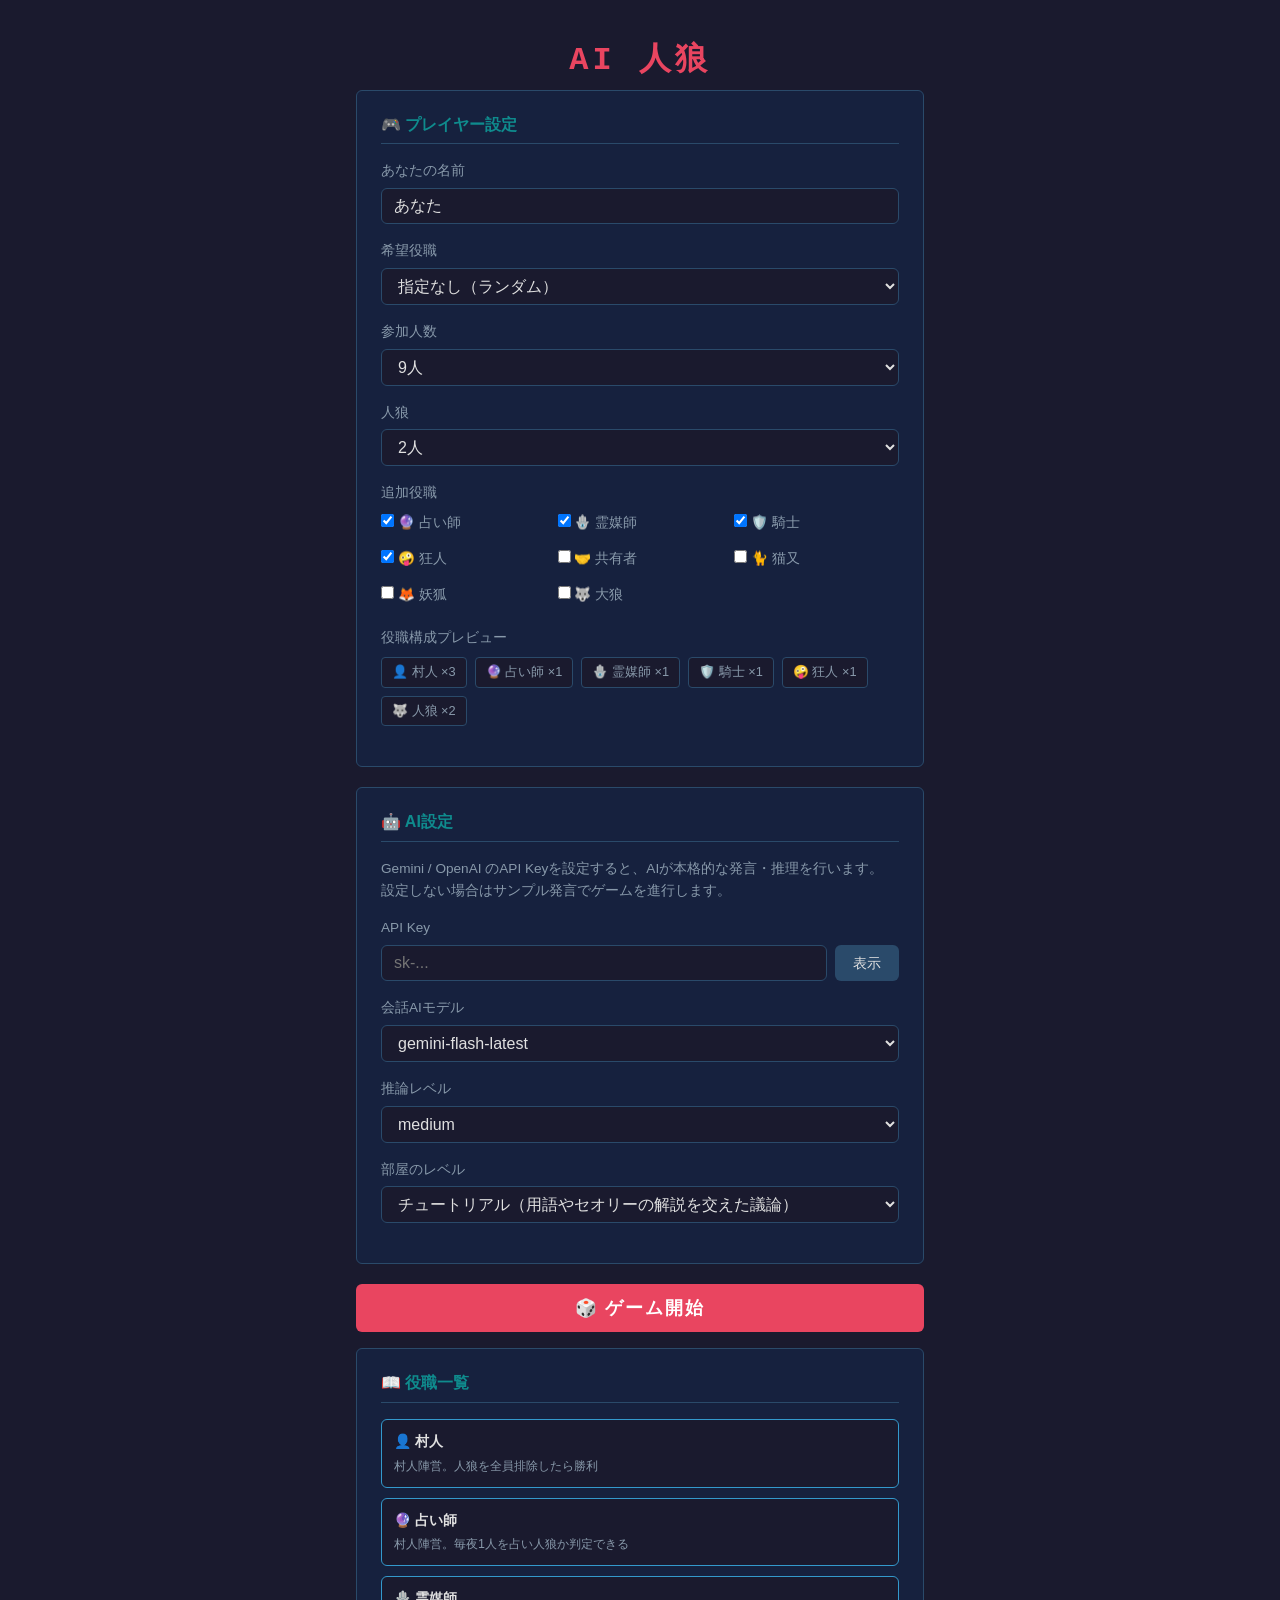
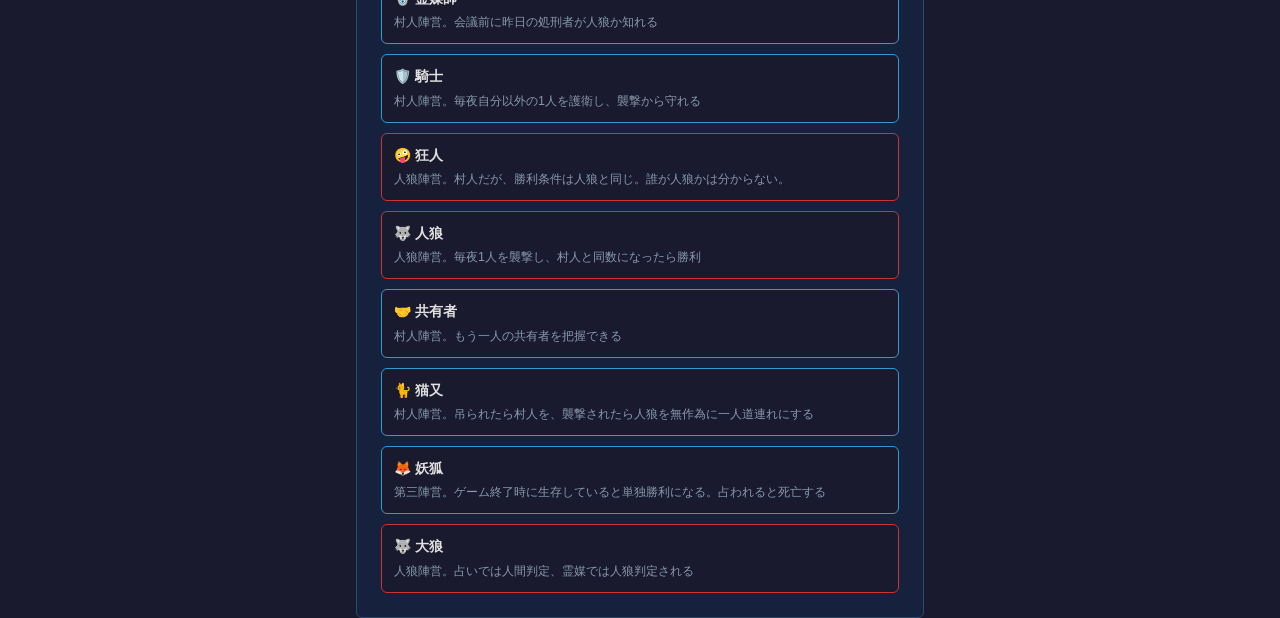
==== game.html @ 3031652d "feat: 16px font for inputs, rows=1 chat, mobile role emoji overlay on portrait Agent-Logs-Url: https" ====
<!DOCTYPE html>
<html lang="ja">
<head>
  <meta charset="UTF-8" />
  <meta name="viewport" content="width=device-width, initial-scale=1.0" />
  <title>AI人狼 – ゲーム</title>
  <link rel="stylesheet" href="css/style.css" />
</head>
<body>

  <div class="game-layout">

    <!-- ゲーム情報バー -->
    <div class="game-header">
      <span id="phase-label" class="game-header__phase">準備中…</span>
      <span id="day-label" class="game-header__day"></span>
    </div>

    <!-- BBS エリア -->
    <div class="bbs-area">
      <div class="bbs-scroll-day-controls">
        <button type="button" id="bbs-day-scroll-up-btn" class="btn btn--secondary btn--sm" aria-label="1日前へ">▲</button>
        <button type="button" id="bbs-day-scroll-down-btn" class="btn btn--secondary btn--sm" aria-label="1日後へ">▼</button>
      </div>
      <div id="bbs-container"></div>
      <button type="button" id="bbs-scroll-bottom-btn" class="btn btn--secondary bbs-scroll-bottom-btn hidden" aria-label="最新投稿へ">⬇️</button>
    </div>

    <!-- 常時表示チャット入力エリア -->
    <div class="chat-bar">
      <div id="watch-bar" class="watch-bar"></div>
      <form id="chat-form" class="chat-form">
        <div class="chat-form__top">
          <span id="role-label" class="chat-role-label"></span>
          <select id="co-role-select" class="form-control co-role-select">
            <option value="">CO</option>
            <option value="villager">👤 村人</option>
            <option value="seer">🔮 占い師</option>
            <option value="medium">🪬 霊媒師</option>
            <option value="hunter">🛡️ 騎士</option>
            <option value="madman">🤪 狂人</option>
            <option value="werewolf">🐺 人狼</option>
            <option value="shared">🤝 共有者</option>
            <option value="cat">🐈 猫又</option>
            <option value="fox">🦊 妖狐</option>
            <option value="white_wolf">🐺 大狼</option>
          </select>
          <button type="button" id="logic-ai-btn" class="btn btn--secondary btn--sm">🤖 AI</button>
          <button type="button" id="bookmark-filter-btn" class="btn btn--secondary btn--sm">🔖</button>
          <span id="chat-top-actions"></span>
        </div>
        <div class="chat-form__bottom">
          <button type="button" id="whisper-mode-btn" class="btn btn--primary" style="display:none;">🤫</button>
          <textarea id="chat-input" class="chat-input" placeholder="発言を入力（Ctrl + Enterで投稿）" rows="1" maxlength="300"></textarea>
          <button type="submit" id="chat-submit" class="btn btn--primary">🗣️</button>
        </div>
      </form>
    </div>

    <!-- サイドバー：プレイヤー一覧 -->
    <aside class="sidebar">
      <div class="sidebar__title">👥 プレイヤー</div>
      <div id="player-list"></div>
    </aside>

  </div>

  <!-- 投票モーダル -->
  <div id="vote-modal" class="modal-overlay hidden">
    <div class="modal modal--action">
      <h2 class="modal__title">🗳️ 投票先を選ぶ</h2>
      <div id="vote-modal-player-list" class="modal-player-list"></div>
      <button id="vote-modal-back-btn" class="btn btn--secondary mt-2">戻る</button>
    </div>
  </div>

  <!-- 夜アクションモーダル -->
  <div id="night-modal" class="modal-overlay hidden">
    <div class="modal modal--action">
      <h2 class="modal__title" id="night-modal-title">🌙 対象を選ぶ</h2>
      <div id="night-modal-player-list" class="modal-player-list"></div>
      <button id="night-modal-back-btn" class="btn btn--secondary mt-2">戻る</button>
    </div>
  </div>

  <!-- ゲーム終了モーダル -->
  <div id="end-modal" class="modal-overlay hidden">
    <div class="modal">
      <h2 class="modal__title">ゲーム終了</h2>
      <div id="end-message"></div>
      <button id="restart-btn" class="btn btn--primary mt-2">もう一度遊ぶ</button>
    </div>
  </div>

  <!-- ロジックAI モーダル -->
  <div id="logic-ai-modal" class="modal-overlay hidden">
    <div class="modal modal--logic-ai">
      <h2 class="modal__title">🤖 ロジックAI 分析</h2>
      <div id="logic-ai-content" class="logic-ai-content">（まだ分析が実行されていません）</div>
      <button id="logic-ai-close" class="btn btn--secondary mt-2">閉じる</button>
    </div>
  </div>

  <!-- ローディングオーバーレイ -->
  <div id="loading-overlay" class="loading-overlay hidden">
    <div class="loading-overlay__content">
      <div class="loading-spinner"></div>
      <p class="loading-overlay__text">AIが応答を生成中…</p>
    </div>
  </div>

  <script src="js/config.js"></script>
  <script src="js/game.js"></script>
  <script src="js/bbs.js"></script>
  <script src="js/api.js"></script>
  <script src="js/prompts.js"></script>
  <script src="js/ai.js"></script>
  <script src="js/controller.js"></script>
</body>
</html>
---- css/style.css ----
/* ===== リセット & ベース ===== */
*, *::before, *::after {
  box-sizing: border-box;
  margin: 0;
  padding: 0;
}

:root {
  --bg: #1a1a2e;
  --bg-card: #16213e;
  --bg-post: #0f3460;
  --bg-system: #1a3a1a;
  --accent: #e94560;
  --accent2: #0f8b8d;
  --text: #e0e0e0;
  --text-muted: #8899aa;
  --text-system: #88cc88;
  --border: #2a4a6a;
  --wolf: #cc3333;
  --village: #3399cc;
  --radius: 6px;
  --font-mono: 'Courier New', 'MS Gothic', monospace;
  --font-main: 'Segoe UI', 'Hiragino Kaku Gothic ProN', 'Meiryo', sans-serif;
  --filter-player-color: #cccc00;
  --filter-player-bg: #2a2800;
  --filter-bookmark-color: #ff8800;
  --filter-bookmark-bg: #153525;
  --bbs-name-width: 86px;
  --dead-player-portrait-opacity: 0.45;
}

html, body {
  height: 100%;
}

body {
  background-color: var(--bg);
  color: var(--text);
  font-family: var(--font-main);
  font-size: 14px;
  line-height: 1.6;
}

a { color: var(--accent2); text-decoration: none; }
a:hover { text-decoration: underline; }

h1, h2, h3 { line-height: 1.3; }

/* ===== サイトヘッダー ===== */
.site-header {
  background: var(--bg-card);
  border-bottom: 2px solid var(--accent);
  padding: 12px 20px;
  display: flex;
  align-items: center;
  gap: 12px;
}

.site-header__title {
  font-size: 1.4rem;
  font-weight: bold;
  color: var(--accent);
  font-family: var(--font-mono);
  letter-spacing: 2px;
}

.site-header__sub {
  font-size: 0.8rem;
  color: var(--text-muted);
}

/* ===== ロビーページ ===== */
.lobby {
  max-width: 600px;
  margin: 40px auto;
  padding: 0 16px;
}

.lobby__title {
  text-align: center;
  font-size: 2rem;
  color: var(--accent);
  font-family: var(--font-mono);
  letter-spacing: 4px;
  margin-bottom: 8px;
}

.lobby__subtitle {
  text-align: center;
  color: var(--text-muted);
  margin-bottom: 32px;
  font-size: 0.9rem;
}

.card {
  background: var(--bg-card);
  border: 1px solid var(--border);
  border-radius: var(--radius);
  padding: 24px;
  margin-bottom: 20px;
}

.card__title {
  font-size: 1rem;
  color: var(--accent2);
  margin-bottom: 16px;
  border-bottom: 1px solid var(--border);
  padding-bottom: 8px;
}

/* ===== フォーム ===== */
.form-group {
  margin-bottom: 16px;
}

.form-group label {
  display: block;
  margin-bottom: 6px;
  color: var(--text-muted);
  font-size: 0.85rem;
}

.form-control {
  width: 100%;
  background: var(--bg);
  border: 1px solid var(--border);
  border-radius: var(--radius);
  color: var(--text);
  padding: 8px 12px;
  font-size: 16px;
  font-family: var(--font-main);
  transition: border-color 0.2s;
}

.form-control:focus {
  outline: none;
  border-color: var(--accent2);
}

.form-control option {
  background: var(--bg-card);
}

.input-group {
  display: flex;
  gap: 8px;
}

.input-group .form-control {
  flex: 1;
}

/* ===== ボタン ===== */
.btn {
  display: inline-block;
  padding: 8px 18px;
  border-radius: var(--radius);
  border: none;
  cursor: pointer;
  font-size: 0.9rem;
  font-family: var(--font-main);
  transition: opacity 0.15s, transform 0.1s;
  white-space: nowrap;
}

.btn:hover { opacity: 0.85; }
.btn:active { transform: scale(0.97); }
.btn:disabled { opacity: 0.5; cursor: not-allowed; transform: none; }

.btn--primary {
  background: var(--accent);
  color: #fff;
  font-weight: bold;
}

.btn--secondary {
  background: var(--border);
  color: var(--text);
}

.btn--start {
  width: 100%;
  padding: 12px;
  font-size: 1.1rem;
  background: var(--accent);
  color: #fff;
  font-weight: bold;
  letter-spacing: 2px;
}

.btn--vote {
  background: #5a2020;
  color: #ffaaaa;
  border: 1px solid #cc3333;
  margin: 4px;
}

.btn--vote:hover { background: #7a2020; }

.btn--night {
  background: #1a2a5a;
  color: #aaccff;
  border: 1px solid var(--border);
  margin: 4px;
}

.btn--night:hover { background: #2a3a7a; }

/* ===== 役職プレビュー ===== */
.role-preview {
  display: flex;
  flex-wrap: wrap;
  gap: 8px;
  margin-top: 8px;
}

.role-options {
  display: grid;
  grid-template-columns: repeat(auto-fit, minmax(160px, 1fr));
  gap: 8px 12px;
  margin-top: 8px;
}

.role-option {
  display: flex;
  align-items: center;
  gap: 8px;
  font-size: 0.85rem;
  color: var(--text);
}

.role-badge {
  background: var(--bg);
  border: 1px solid var(--border);
  border-radius: 4px;
  padding: 4px 10px;
  font-size: 0.8rem;
  color: var(--text-muted);
}

/* ===== ゲームページレイアウト ===== */
.game-layout {
  display: grid;
  grid-template-columns: 1fr 240px;
  grid-template-rows: auto 1fr auto;
  grid-template-areas:
    "header header"
    "bbs    sidebar"
    "chat   sidebar";
  height: 100vh;
  gap: 0;
}

.game-header {
  grid-area: header;
  background: var(--bg-card);
  border-bottom: 1px solid var(--border);
  padding: 8px 16px;
  display: flex;
  align-items: center;
  gap: 16px;
  flex-wrap: wrap;
}

.game-header__phase {
  font-size: 1rem;
  font-weight: bold;
  color: var(--accent);
}

.game-header__day {
  color: var(--text-muted);
  font-size: 0.9rem;
}

.game-header__role {
  margin-left: auto;
  background: var(--bg);
  border: 1px solid var(--border);
  border-radius: 4px;
  padding: 4px 10px;
  font-size: 0.85rem;
  color: var(--accent2);
}

/* ===== BBS エリア ===== */
.bbs-area {
  grid-area: bbs;
  overflow: hidden;
  display: flex;
  flex-direction: column;
  border-right: 1px solid var(--border);
  position: relative;
}

#bbs-container {
  flex: 1;
  overflow-y: auto;
  padding: 12px;
  scroll-behavior: smooth;
}

/* ===== BBS 投稿 ===== */
.bbs-post {
  margin-bottom: 4px;
  animation: fadeIn 0.2s ease;
}

@keyframes fadeIn {
  from { opacity: 0; transform: translateY(4px); }
  to   { opacity: 1; transform: translateY(0); }
}

.bbs-post__row {
  display: flex;
  align-items: baseline;
  gap: 8px;
  padding: 5px 10px;
  background: var(--bg-card);
  border: 1px solid var(--border);
  border-radius: var(--radius);
}

.bbs-post__bookmark {
  display: inline-flex;
  align-items: center;
}

.bbs-post__bookmark-checkbox {
  cursor: pointer;
}

.bbs-post__row--bookmarked {
  background: #23324b;
}

.bbs-post__row--whisper,
.bbs-post__row--wolf-chat {
  background: #2a1010;
  border-color: #7a2020;
}

.bbs-post__name {
  color: #ffffff;
  font-weight: bold;
  white-space: normal;
  flex-shrink: 0;
  width: var(--bbs-name-width);
  overflow: hidden;
  line-height: 1.25;
  text-align: left;
  word-break: break-word;
}

.bbs-post__body {
  flex: 1;
  font-size: 0.9rem;
  line-height: 1.6;
  word-break: break-word;
}

/* 投票発言 */
.bbs-post--vote .bbs-post__body {
  color: #ffaaaa;
  font-style: italic;
}

.bbs-post__whisper-prefix {
  color: #d7b5ff;
  font-weight: bold;
}

/* システムメッセージ */
.bbs-post--system {
  margin: 8px 0;
}

.bbs-post__system {
  background: var(--bg-system);
  border: 1px solid #3a6a3a;
  border-radius: var(--radius);
  padding: 8px 14px;
  font-size: 0.85rem;
  color: var(--text-system);
  display: flex;
  align-items: center;
  gap: 8px;
}

/* フェーズヘッダー */
.bbs-phase-header {
  text-align: center;
  color: var(--text-muted);
  font-size: 0.8rem;
  letter-spacing: 2px;
  margin: 16px 0 8px;
  border-top: 1px dashed var(--border);
  padding-top: 12px;
}

/* タイピングインジケーター */
.bbs-typing {
  color: var(--text-muted);
  font-size: 0.8rem;
  font-style: italic;
  padding: 6px 12px;
  animation: blink 1s ease infinite;
}

@keyframes blink {
  0%, 100% { opacity: 1; }
  50% { opacity: 0.4; }
}

/* ===== 常時チャット入力バー ===== */
.chat-bar {
  grid-area: chat;
  background: var(--bg-card);
  border-top: 1px solid var(--accent);
  padding: 8px 12px;
}

.chat-form {
  display: flex;
  flex-direction: column;
  gap: 6px;
}

.chat-form__top {
  display: flex;
  gap: 8px;
  align-items: center;
}

#chat-top-actions {
  display: inline-flex;
  gap: 6px;
}

.chat-form__bottom {
  display: flex;
  gap: 8px;
  align-items: flex-end;
}

.chat-role-label {
  background: var(--bg);
  border: 1px solid var(--border);
  border-radius: 4px;
  padding: 4px 10px;
  font-size: 0.85rem;
  color: var(--accent2);
  white-space: nowrap;
  flex-shrink: 0;
}

.btn--sm {
  padding: 4px 10px;
  font-size: 0.8rem;
}

.co-role-select {
  width: auto;
  font-size: 16px;
  padding: 4px 8px;
}

.chat-input {
  flex: 1;
  background: var(--bg);
  border: 1px solid var(--border);
  border-radius: var(--radius);
  color: var(--text);
  padding: 6px 10px;
  font-family: var(--font-main);
  font-size: 16px;
  resize: none;
}

#chat-submit,
#whisper-mode-btn {
  align-self: stretch;
}

.chat-input:focus {
  outline: none;
  border-color: var(--accent2);
}

.btn--whisper-active {
  background: #3a1f4d;
  color: #e8c8ff;
  border: 1px solid #8a5fb3;
}

.action-label {
  color: var(--text-muted);
  font-size: 0.85rem;
  margin-bottom: 8px;
}
.sidebar {
  grid-area: sidebar;
  background: var(--bg-card);
  overflow-y: auto;
  padding: 12px;
}

.sidebar__title {
  font-size: 0.8rem;
  color: var(--text-muted);
  letter-spacing: 1px;
  margin-bottom: 10px;
  border-bottom: 1px solid var(--border);
  padding-bottom: 6px;
}

/* ===== プレイヤーカード ===== */
.player-card {
  display: flex;
  align-items: center;
  gap: 6px;
  padding: 8px 10px;
  margin-bottom: 6px;
  background: var(--bg);
  border: 1px solid var(--border);
  border-radius: var(--radius);
  font-size: 0.875rem;
  transition: border-color 0.2s, box-shadow 0.2s;
  width: 100%;
  min-width: 0;
  box-sizing: border-box;
  text-align: left;
  cursor: pointer;
  color: inherit;
  appearance: none;
}

.player-card--dead {
  opacity: 1;
  text-decoration: none;
}

.player-card--dead .player-portrait--card {
  opacity: var(--dead-player-portrait-opacity);
}

.player-card--active {
  border-color: var(--filter-player-color);
  background: var(--filter-player-bg);
  box-shadow: 0 0 0 1px var(--filter-player-color) inset;
}

.player-card--vote-target {
  border-color: var(--accent);
  box-shadow: 0 0 0 1px var(--accent) inset;
}

.player-card--human {
  border-width: 3px;
}

.player-card:focus-visible {
  outline: 2px solid var(--accent2);
  outline-offset: 1px;
}

.player-card__name {
  flex: 1;
}

.badge {
  font-size: 0.7rem;
  padding: 2px 6px;
  border-radius: 3px;
  white-space: nowrap;
}

.badge--dead {
  background: #660000;
  color: #ffaaaa;
}

.btn--active {
  border: 1px solid var(--accent2);
}

.btn--bookmark-active {
  background: #7a3800;
  color: #ffaa44;
  border: 1px solid var(--filter-bookmark-color);
}

.ally-name {
  text-decoration: underline;
}

/* ===== 終了モーダル ===== */
.modal-overlay {
  position: fixed;
  inset: 0;
  background: rgba(0, 0, 0, 0.75);
  display: flex;
  align-items: center;
  justify-content: center;
  z-index: 100;
}

.modal-overlay.hidden {
  display: none;
}

.modal {
  background: var(--bg-card);
  border: 2px solid var(--accent);
  border-radius: var(--radius);
  padding: 32px;
  max-width: 440px;
  width: 90%;
  text-align: center;
}

.modal__title {
  font-size: 1.5rem;
  color: var(--accent);
  margin-bottom: 20px;
  font-family: var(--font-mono);
}

.end-result {
  font-size: 1.3rem;
  font-weight: bold;
  margin-bottom: 12px;
}

.player-roles {
  margin: 16px 0;
  text-align: left;
  font-size: 0.85rem;
  color: var(--text-muted);
  line-height: 2;
}

.font-bold { font-weight: bold; color: var(--text); }

/* ===== ルール説明 ===== */
.rules-grid {
  display: grid;
  grid-template-columns: 1fr;
  gap: 10px;
  margin-top: 8px;
}

.role-card {
  background: var(--bg);
  border: 1px solid var(--border);
  border-radius: var(--radius);
  padding: 10px 12px;
}

.role-card__name {
  font-weight: bold;
  margin-bottom: 4px;
}

.role-card__desc {
  font-size: 0.78rem;
  color: var(--text-muted);
}

.role-card--werewolf { border-color: var(--wolf); }
.role-card--village  { border-color: var(--village); }

/* ===== ユーティリティ ===== */
.text-center { text-align: center; }
.mt-1 { margin-top: 8px; }
.mt-2 { margin-top: 16px; }
.text-muted { color: var(--text-muted); font-size: 0.85rem; }

/* ===== スクロールバー ===== */
::-webkit-scrollbar { width: 6px; }
::-webkit-scrollbar-track { background: var(--bg); }
::-webkit-scrollbar-thumb { background: var(--border); border-radius: 3px; }

/* ===== レスポンシブ ===== */
@media (max-width: 640px) {
  .game-layout {
    grid-template-columns: 1fr;
    grid-template-rows: auto 1fr auto auto;
    grid-template-areas:
      "header"
      "bbs"
      "chat"
      "sidebar";
  }

  .sidebar {
    border-top: 1px solid var(--border);
    overflow-x: auto;
    overflow-y: hidden;
    display: flex;
    flex-wrap: nowrap;
    gap: 6px;
    padding: 6px 8px;
    align-items: center;
  }

  .sidebar__title {
    display: none;
  }

  #player-list {
    display: flex;
    flex-wrap: nowrap;
    gap: 6px;
    align-items: center;
  }

  .player-card {
    padding: 4px 8px;
    font-size: 0.8rem;
    flex-shrink: 0;
    margin-bottom: 0;
    max-width: 90px;
    overflow: hidden;
  }

  .player-card__name {
    flex-direction: column;
    align-items: flex-start;
    gap: 2px;
  }

  .player-portrait--card {
    width: 56px;
    height: 56px;
  }

  .player-card .player-name-icon {
    display: none;
  }

  .player-card__role-overlay {
    display: block;
    position: absolute;
    bottom: 2px;
    left: 2px;
    font-size: 1rem;
    line-height: 1;
    text-shadow: -1px -1px 0 #000, 1px -1px 0 #000, -1px 1px 0 #000, 1px 1px 0 #000;
    pointer-events: none;
  }

  .bbs-area {
    border-right: none;
  }
}

@media (min-width: 900px) {
  .game-layout {
    grid-template-columns: minmax(0, 1fr) 280px;
  }
}

/* ===== ロジックAI モーダル ===== */
.modal--logic-ai {
  max-width: 560px;
  text-align: left;
}

.logic-ai-content {
  background: var(--bg);
  border: 1px solid var(--border);
  border-radius: var(--radius);
  padding: 14px 16px;
  font-size: 0.85rem;
  line-height: 1.8;
  color: var(--text);
  white-space: pre-wrap;
  max-height: 60vh;
  overflow-y: auto;
  margin-top: 12px;
}

/* ===== ポートレート画像 ===== */
.player-portrait {
  object-fit: cover;
  border-radius: 4px;
  flex-shrink: 0;
  display: inline-block;
  vertical-align: middle;
}

.player-portrait--card {
  width: 70px;
  height: 70px;
}

.player-portrait--post {
  width: 40px;
  height: 40px;
  border-radius: 3px;
}

/* ===== アクションモーダル（投票・夜行動） ===== */
.modal--action {
  max-width: 90%;
}

.modal-player-list {
  display: flex;
  flex-direction: column;
  gap: 8px;
  margin-top: 12px;
  max-height: 50vh;
  overflow-y: auto;
  align-items: center;
}

.modal-player-btn {
  width: 90%;
  text-align: left;
  padding: 10px 16px;
  font-size: 1rem;
  display: flex;
  align-items: center;
  gap: 10px;
}

.modal-player-btn__name {
  min-width: 0;
}

.hidden {
  display: none !important;
}

.btn--attention {
  animation: actionBlink 1s ease-in-out infinite;
}

@media (prefers-reduced-motion: reduce) {
  .btn--attention {
    animation: none;
  }
}

@keyframes actionBlink {
  0%, 100% { opacity: 1; box-shadow: none; }
  50% { opacity: 0.6; box-shadow: 0 0 0 1px rgba(255, 255, 255, 0.4); }
}

.bbs-scroll-bottom-btn {
  position: absolute;
  right: 14px;
  bottom: 12px;
  z-index: 3;
  border: 1px solid var(--border);
}

.bbs-scroll-day-controls {
  position: absolute;
  top: 10px;
  right: 10px;
  display: inline-flex;
  flex-direction: column;
  gap: 4px;
  z-index: 3;
}

.bbs-scroll-day-controls .btn {
  font-size: 1.2rem;
  padding: 6px 15px;
}

/* ===== player-card のポートレート対応 ===== */
.player-card__name {
  flex: 1;
  display: flex;
  align-items: center;
  gap: 8px;
  min-width: 0;
}

/* bbs-post__row のポートレート整列 */
.bbs-post__row {
  align-items: center;
}

/* ===== ポートレートラッパー（死亡オーバーレイ用） ===== */
.player-portrait-wrapper {
  position: relative;
  display: inline-block;
  flex-shrink: 0;
}

.player-dead-label {
  position: absolute;
  bottom: 0;
  left: 0;
  right: 0;
  background: rgba(0, 0, 0, 0.72);
  color: #ffaaaa;
  font-size: 0.65rem;
  font-weight: bold;
  text-align: center;
  padding: 2px 0;
  border-radius: 0 0 4px 4px;
  pointer-events: none;
}

/* ===== プレイヤーカード役職絵文字オーバーレイ ===== */
.player-card__role-overlay {
  display: none;
}

/* ===== CO役職ごとのプレイヤー名カラー ===== */
.player-name-text {
  color: #ffffff;
}
.player-name--co-villager  { color: #ffffff; }
.player-name--co-seer      { color: #ff88cc; }
.player-name--co-medium    { color: #5599ff; }
.player-name--co-hunter    { color: #00bbaa; }
.player-name--co-madman    { color: #ff9933; }
.player-name--co-werewolf  { color: #ff4444; }
.player-name--co-white_wolf { color: #cc0000; }
.player-name--co-shared    { color: #44cc66; }
.player-name--co-cat       { color: #ffcc00; }
.player-name--co-fox       { color: #FF00FF; }

/* ===== 人狼専用チャット背景 ===== */
.chat-bar--wolf-chat {
  background: #2a0a0a;
  border-top-color: #cc2222;
}

.chat-input--wolf-chat {
  background: #1a0505;
  border-color: #7a2020;
}

/* ===== ローディングオーバーレイ ===== */
.loading-overlay {
  position: fixed;
  inset: 0;
  background: rgba(0, 0, 0, 0.72);
  display: flex;
  align-items: center;
  justify-content: center;
  z-index: 2000;
}

.loading-overlay.hidden {
  display: none;
}

.loading-overlay__content {
  text-align: center;
}

.loading-spinner {
  width: 48px;
  height: 48px;
  border: 4px solid var(--border);
  border-top-color: var(--accent);
  border-radius: 50%;
  animation: spin 0.8s linear infinite;
  margin: 0 auto 14px;
}

.loading-overlay__text {
  font-size: 0.95rem;
  color: var(--text-muted);
}

@keyframes spin {
  to { transform: rotate(360deg); }
}

/* ===== 様子を見るボタン ===== */
.btn--watch {
  background: #1a3a2a;
  color: #66cc99;
  border: 1px solid #2a5a3a;
}

.btn--watch:hover:not(:disabled) {
  background: #1f4a35;
}

.btn--watch:disabled {
  opacity: 0.5;
  cursor: not-allowed;
}

/* 様子を見るバー（chat-form より上に帯として表示） */
.watch-bar {
  display: flex;
  min-height: 0;
}

.watch-bar:empty {
  display: none;
}

.btn--watch-bar {
  width: 100%;
  display: block;
  text-align: center;
  border-radius: 0;
  padding: 6px 12px;
  font-size: 0.9rem;
  border-left: none;
  border-right: none;
  border-top: none;
  border-bottom: 1px solid #2a5a3a;
  margin: 0;
}
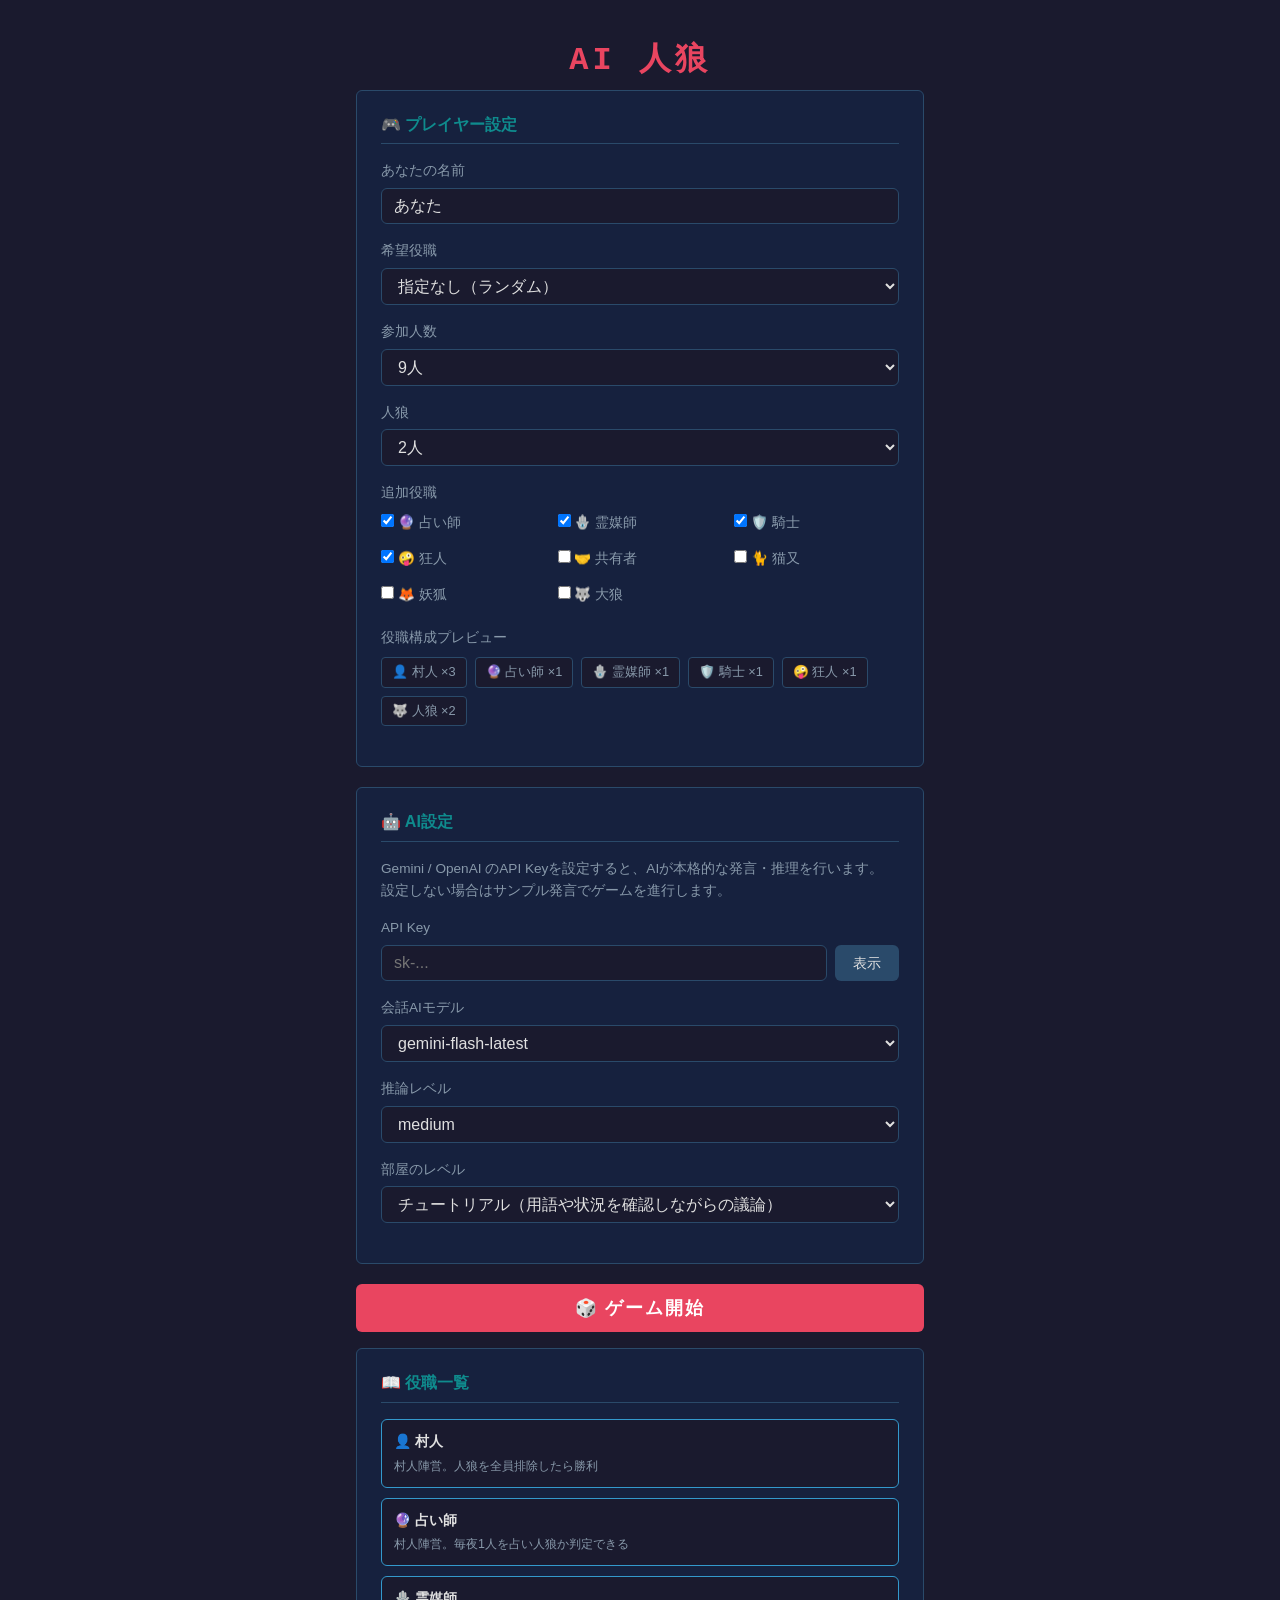
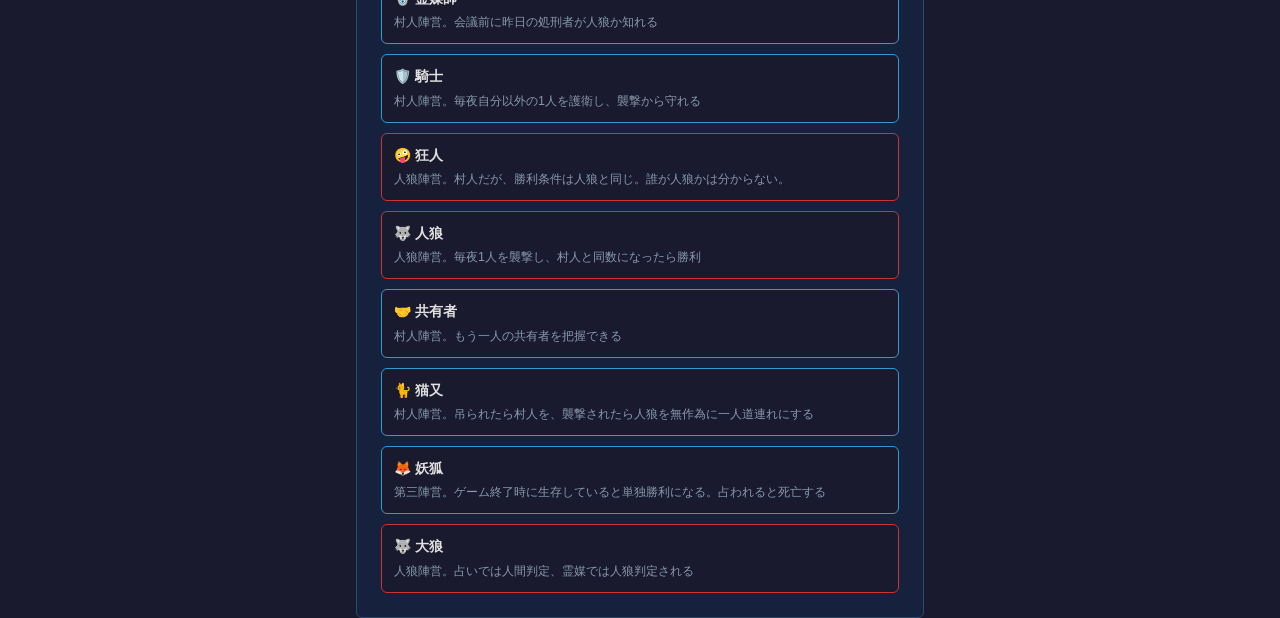
==== commit cfc17d90: "UI調整。キャラ調整" ====
--- a/game.html
+++ b/game.html
@@ -34,24 +34,24 @@
           <span id="role-label" class="chat-role-label"></span>
           <select id="co-role-select" class="form-control co-role-select">
             <option value="">CO</option>
-            <option value="villager">👤 村人</option>
-            <option value="seer">🔮 占い師</option>
-            <option value="medium">🪬 霊媒師</option>
-            <option value="hunter">🛡️ 騎士</option>
-            <option value="madman">🤪 狂人</option>
-            <option value="werewolf">🐺 人狼</option>
-            <option value="shared">🤝 共有者</option>
-            <option value="cat">🐈 猫又</option>
-            <option value="fox">🦊 妖狐</option>
-            <option value="white_wolf">🐺 大狼</option>
+            <option value="villager">👤村人</option>
+            <option value="seer">🔮占い師</option>
+            <option value="medium">🪬霊媒師</option>
+            <option value="hunter">🛡️騎士</option>
+            <option value="madman">🤪狂人</option>
+            <option value="werewolf">🐺人狼</option>
+            <option value="shared">🤝共有者</option>
+            <option value="cat">🐈猫又</option>
+            <option value="fox">🦊妖狐</option>
+            <option value="white_wolf">🐺大狼</option>
           </select>
-          <button type="button" id="logic-ai-btn" class="btn btn--secondary btn--sm">🤖 AI</button>
+          <button type="button" id="logic-ai-btn" class="btn btn--secondary btn--sm">🤖</button>
           <button type="button" id="bookmark-filter-btn" class="btn btn--secondary btn--sm">🔖</button>
           <span id="chat-top-actions"></span>
         </div>
         <div class="chat-form__bottom">
           <button type="button" id="whisper-mode-btn" class="btn btn--primary" style="display:none;">🤫</button>
-          <textarea id="chat-input" class="chat-input" placeholder="発言を入力（Ctrl + Enterで投稿）" rows="1" maxlength="300"></textarea>
+          <textarea type="text" id="chat-input" class="chat-input" placeholder="発言を入力（Ctrl + Enterで投稿）" rows="2" maxlength="300"></textarea>
           <button type="submit" id="chat-submit" class="btn btn--primary">🗣️</button>
         </div>
       </form>
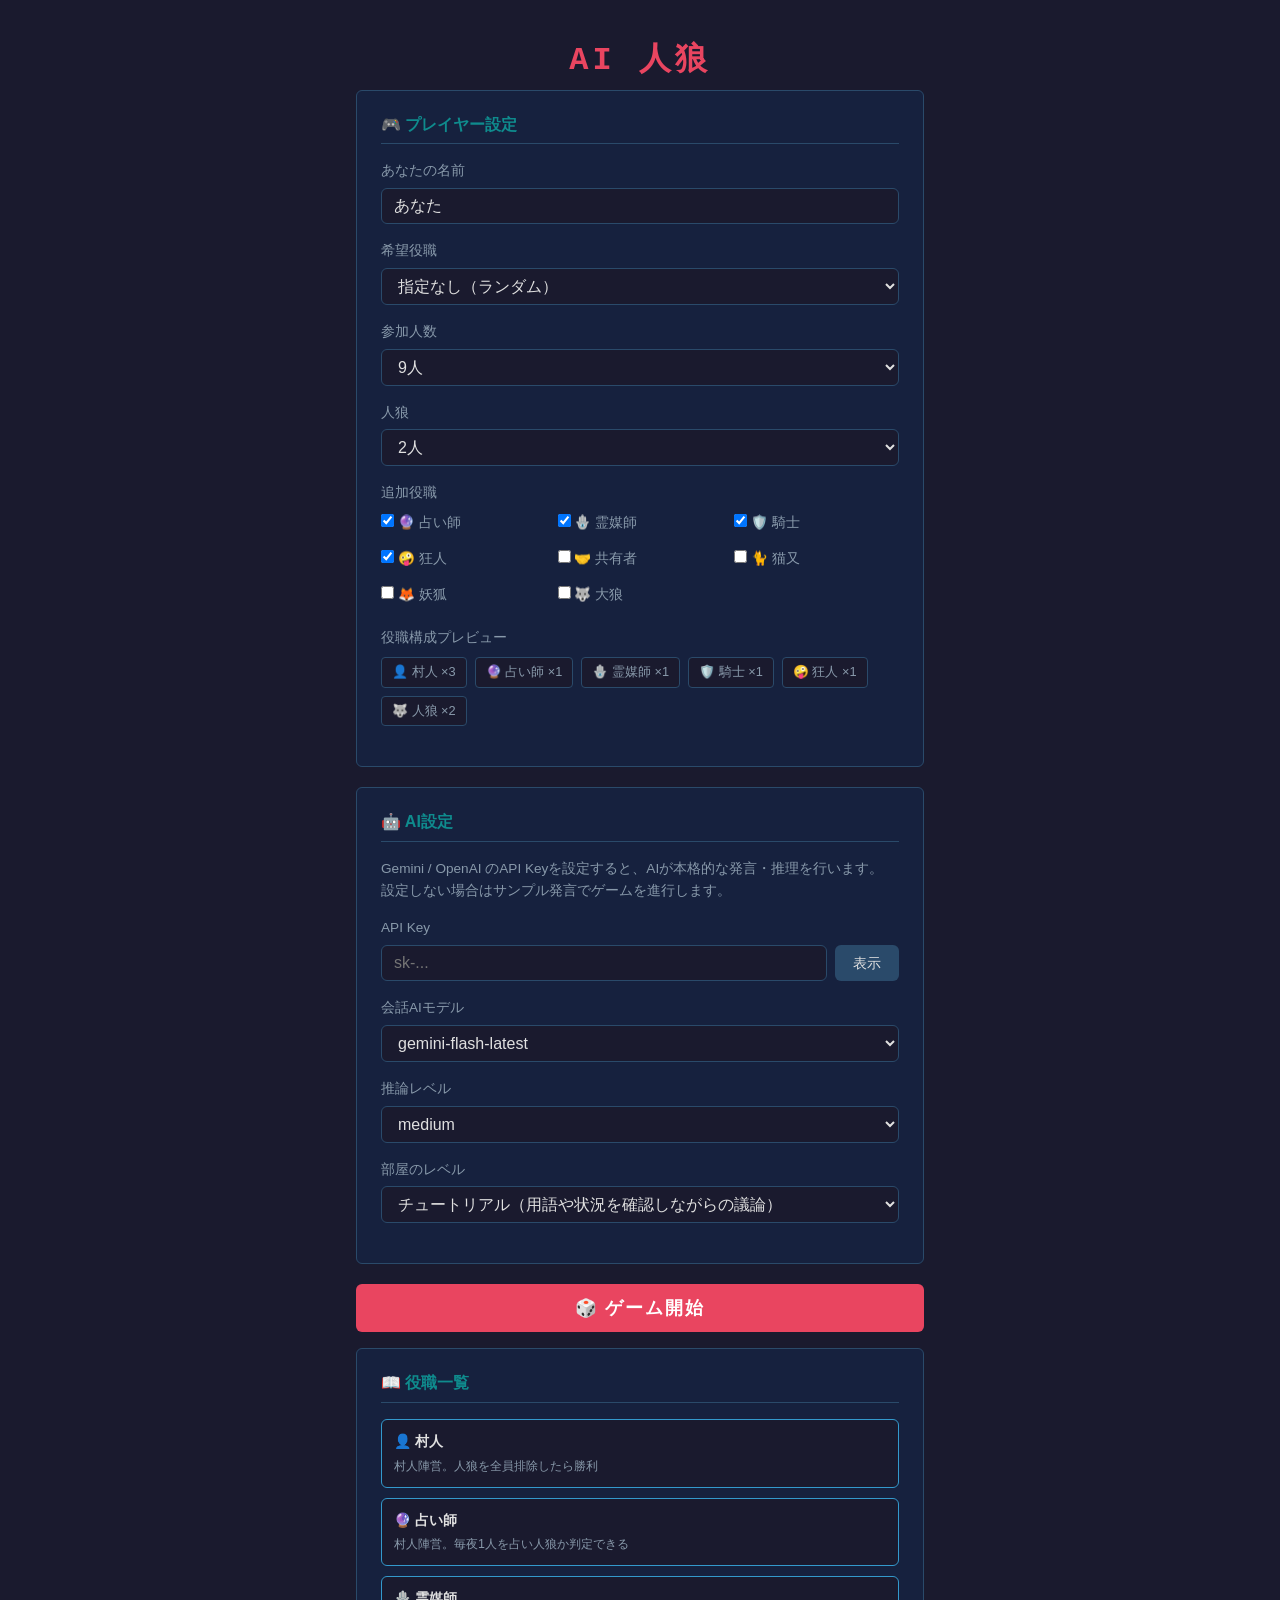
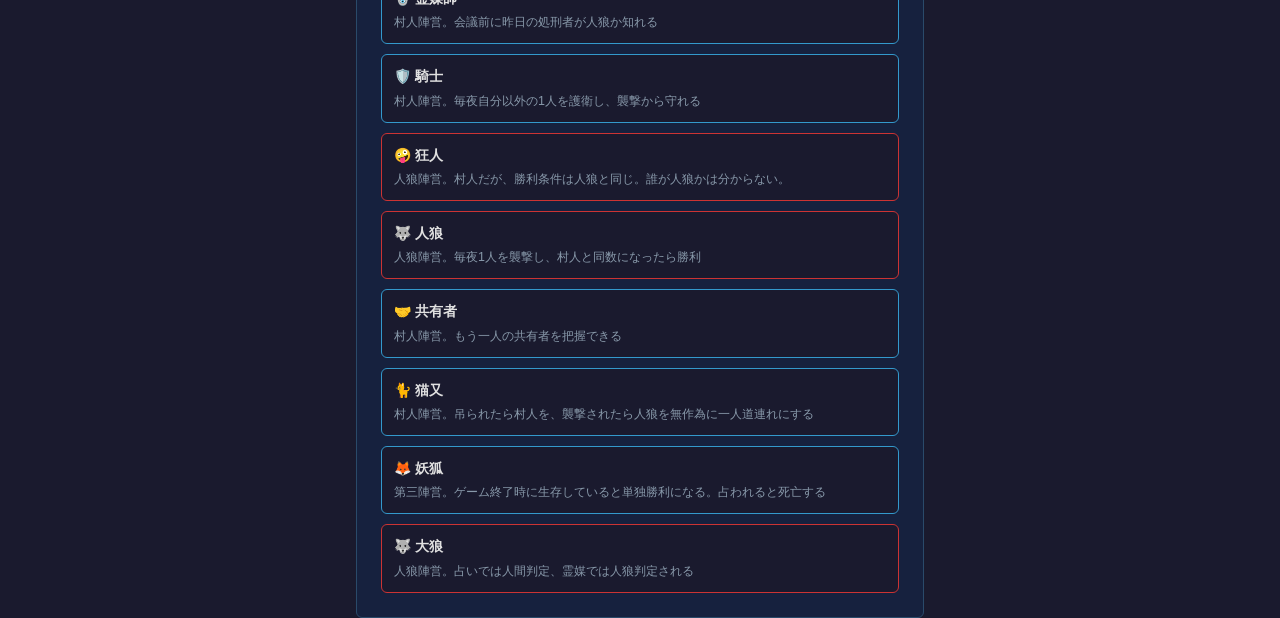
==== commit 20c63d42: "feat: implement game.html spec changes - remove vote prompt, abolish systemPrompt, update UI and fix" ====
--- a/game.html
+++ b/game.html
@@ -23,7 +23,7 @@
         <button type="button" id="bbs-day-scroll-down-btn" class="btn btn--secondary btn--sm" aria-label="1日後へ">▼</button>
       </div>
       <div id="bbs-container"></div>
-      <button type="button" id="bbs-scroll-bottom-btn" class="btn btn--secondary bbs-scroll-bottom-btn hidden" aria-label="最新投稿へ">⬇️</button>
+      <button type="button" id="bbs-scroll-bottom-btn" class="btn btn--secondary bbs-scroll-bottom-btn hidden" aria-label="最新投稿へ">▼</button>
     </div>
 
     <!-- 常時表示チャット入力エリア -->
@@ -95,7 +95,7 @@
   <!-- ロジックAI モーダル -->
   <div id="logic-ai-modal" class="modal-overlay hidden">
     <div class="modal modal--logic-ai">
-      <h2 class="modal__title">🤖 ロジックAI 分析</h2>
+      <h2 class="modal__title">📖 前日までのあらすじ</h2>
       <div id="logic-ai-content" class="logic-ai-content">（まだ分析が実行されていません）</div>
       <button id="logic-ai-close" class="btn btn--secondary mt-2">閉じる</button>
     </div>
--- a/css/style.css
+++ b/css/style.css
@@ -735,10 +735,6 @@
     height: 56px;
   }
 
-  .player-card .player-name-icon {
-    display: none;
-  }
-
   .player-card__role-overlay {
     display: block;
     position: absolute;
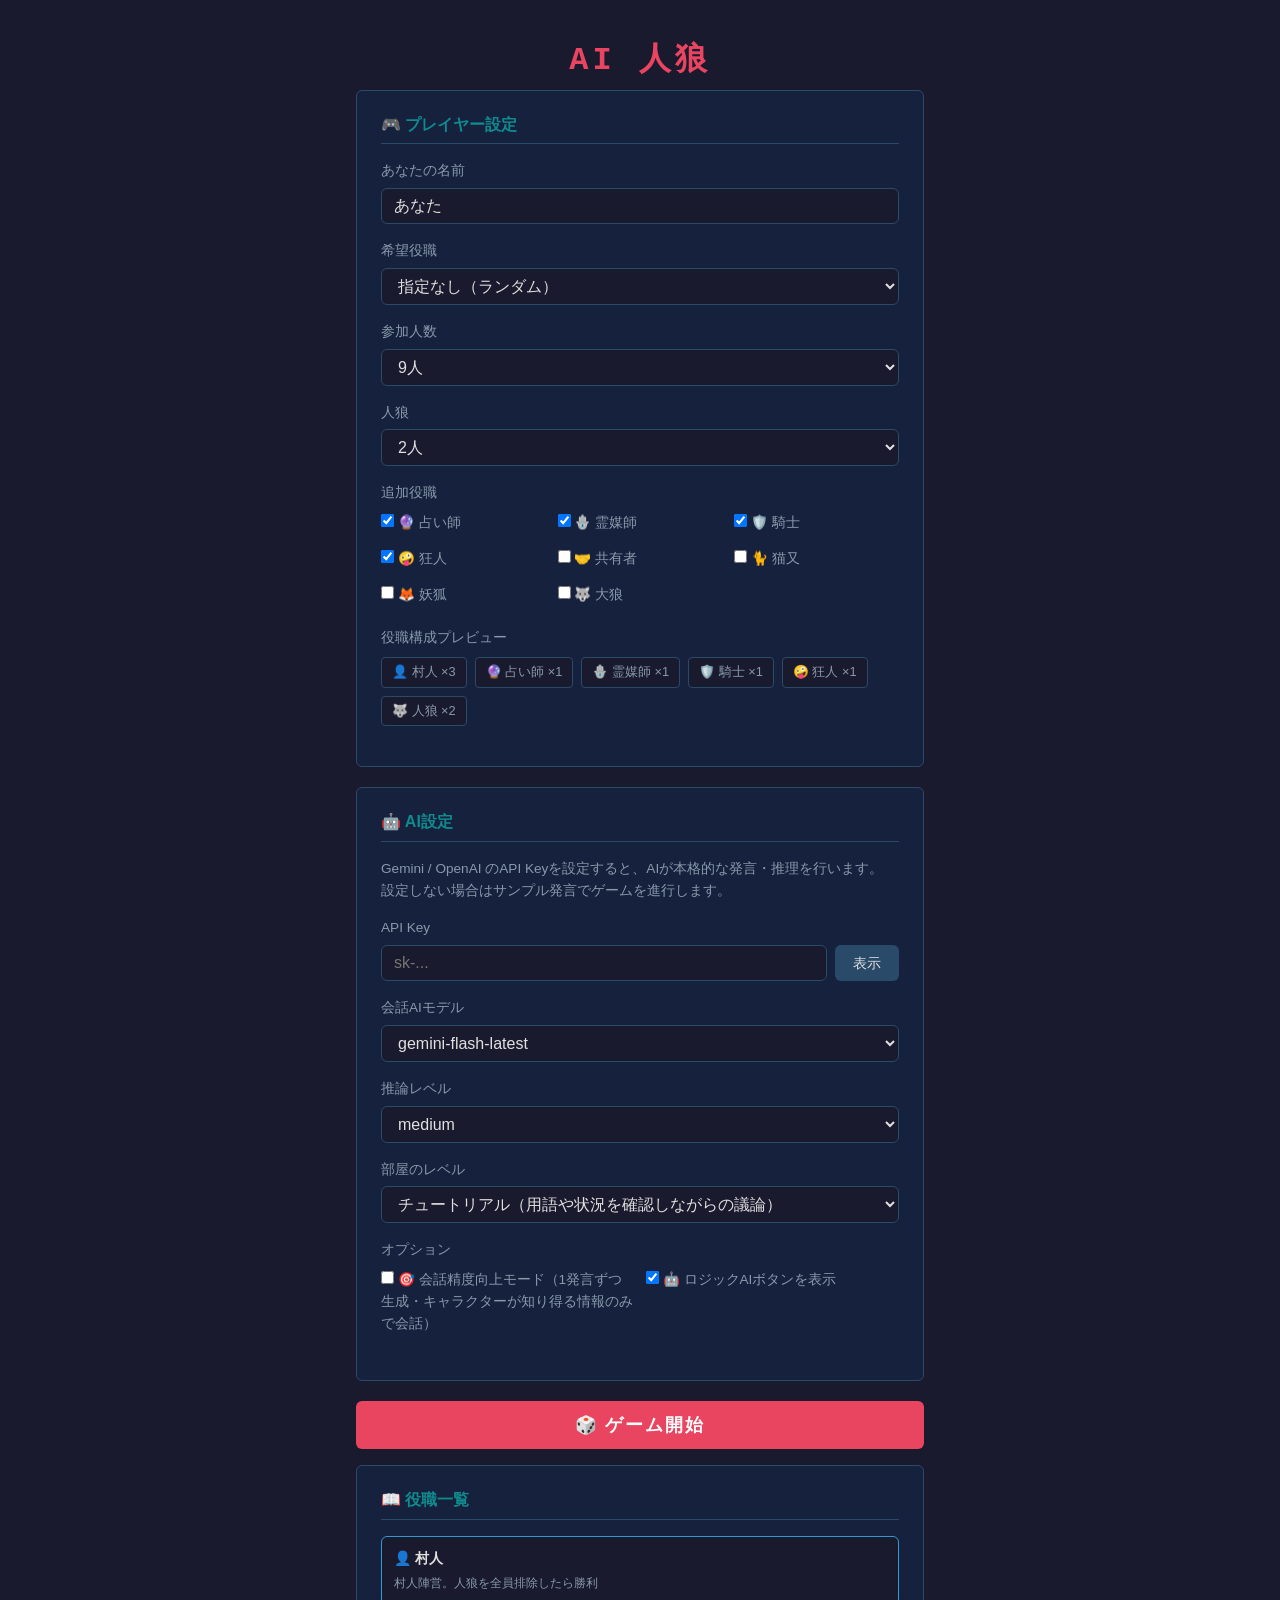
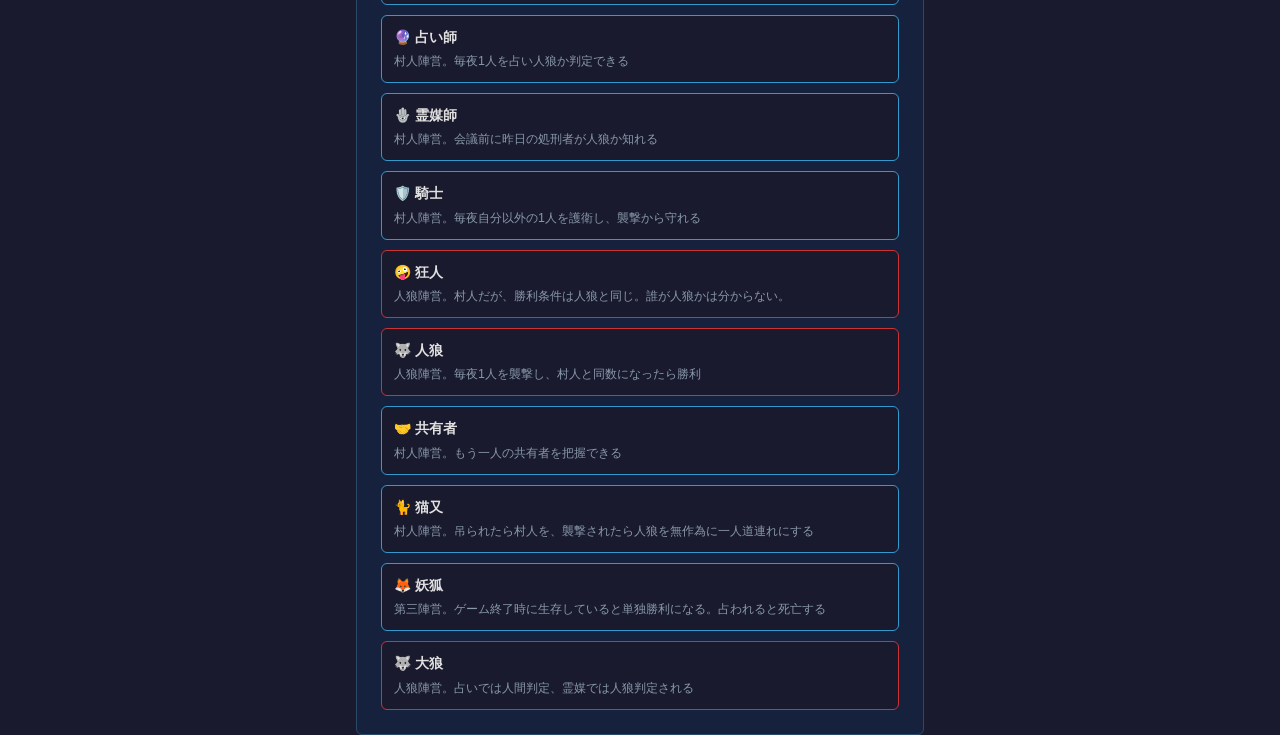
==== commit 495dff1e: "feat: add precision conversation mode and split prompts.js into separate files Agent-Logs-Url: https" ====
--- a/game.html
+++ b/game.html
@@ -113,7 +113,14 @@
   <script src="js/game.js"></script>
   <script src="js/bbs.js"></script>
   <script src="js/api.js"></script>
-  <script src="js/prompts.js"></script>
+  <script src="js/prompts/helpers.js"></script>
+  <script src="js/prompts/aiPlayerSystemPrompt.js"></script>
+  <script src="js/prompts/aiPlayerSpeechPrompt.js"></script>
+  <script src="js/prompts/aiPlayerVotePrompt.js"></script>
+  <script src="js/prompts/aiPlayerNightActionPrompt.js"></script>
+  <script src="js/prompts/synopsisPrompt.js"></script>
+  <script src="js/prompts/batchConversationPrompt.js"></script>
+  <script src="js/prompts/precisionConversationPrompt.js"></script>
   <script src="js/ai.js"></script>
   <script src="js/controller.js"></script>
 </body>
--- a/css/style.css
+++ b/css/style.css
@@ -909,6 +909,22 @@
   display: none;
 }
 
+/* player-portrait-wrapper 内の player-name-icon（役職アイコン）を左下に重ねる */
+.player-portrait-wrapper .player-name-icon--portrait {
+  position: absolute;
+  bottom: 0;
+  left: 0;
+  font-size: 1.5rem;
+  line-height: 1;
+  pointer-events: none;
+  z-index: 1;
+  text-shadow:
+    -1px -1px 0 #000,
+     1px -1px 0 #000,
+    -1px  1px 0 #000,
+     1px  1px 0 #000;
+}
+
 /* ===== CO役職ごとのプレイヤー名カラー ===== */
 .player-name-text {
   color: #ffffff;
@@ -923,6 +939,19 @@
 .player-name--co-shared    { color: #44cc66; }
 .player-name--co-cat       { color: #ffcc00; }
 .player-name--co-fox       { color: #FF00FF; }
+
+/* ===== 占い結果アイコン（⚪️/⚫️）===== */
+.player-verdict-icon {
+  font-size: 0.6em;
+  vertical-align: top;
+  line-height: 1;
+}
+
+/* ポートレート上の占い結果アイコンはtext-shadowを打ち消し、下揃えにする */
+.player-verdict-icon--portrait {
+  text-shadow: none;
+  vertical-align: bottom;
+}
 
 /* ===== 人狼専用チャット背景 ===== */
 .chat-bar--wolf-chat {
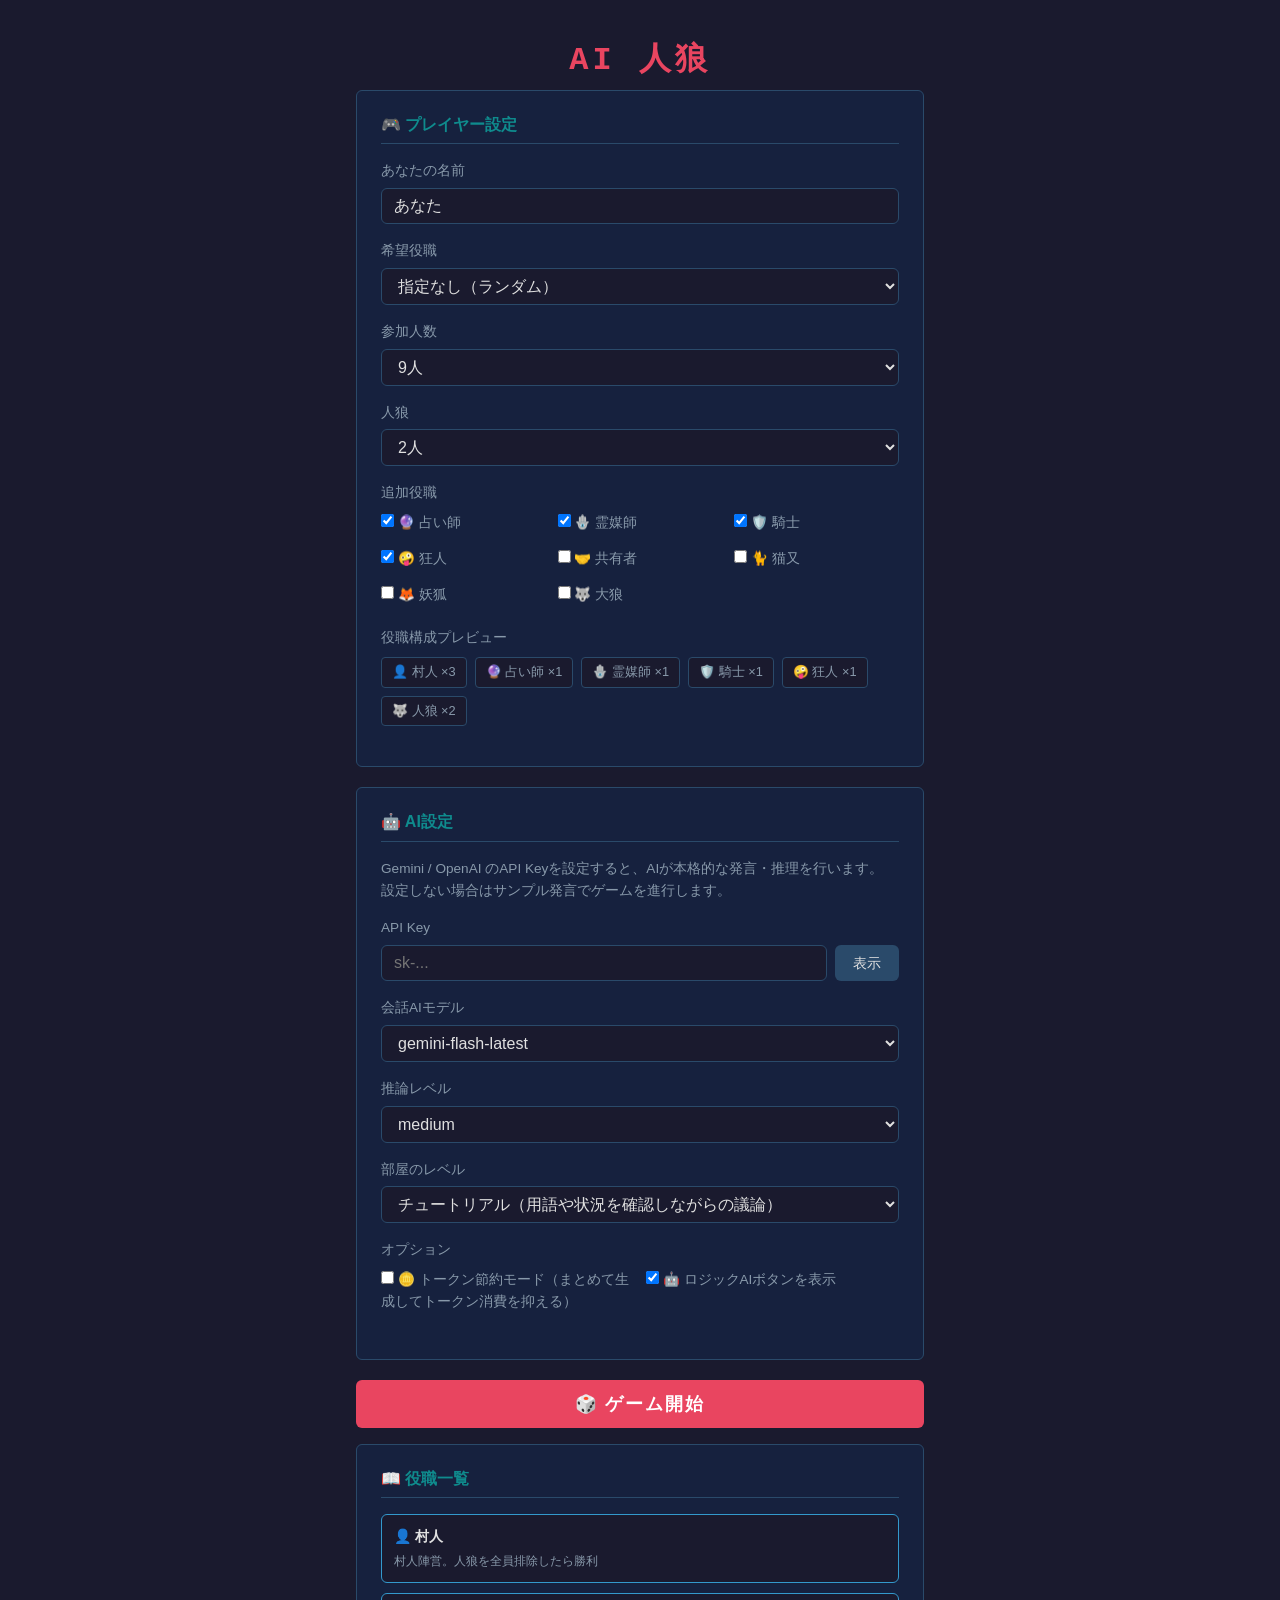
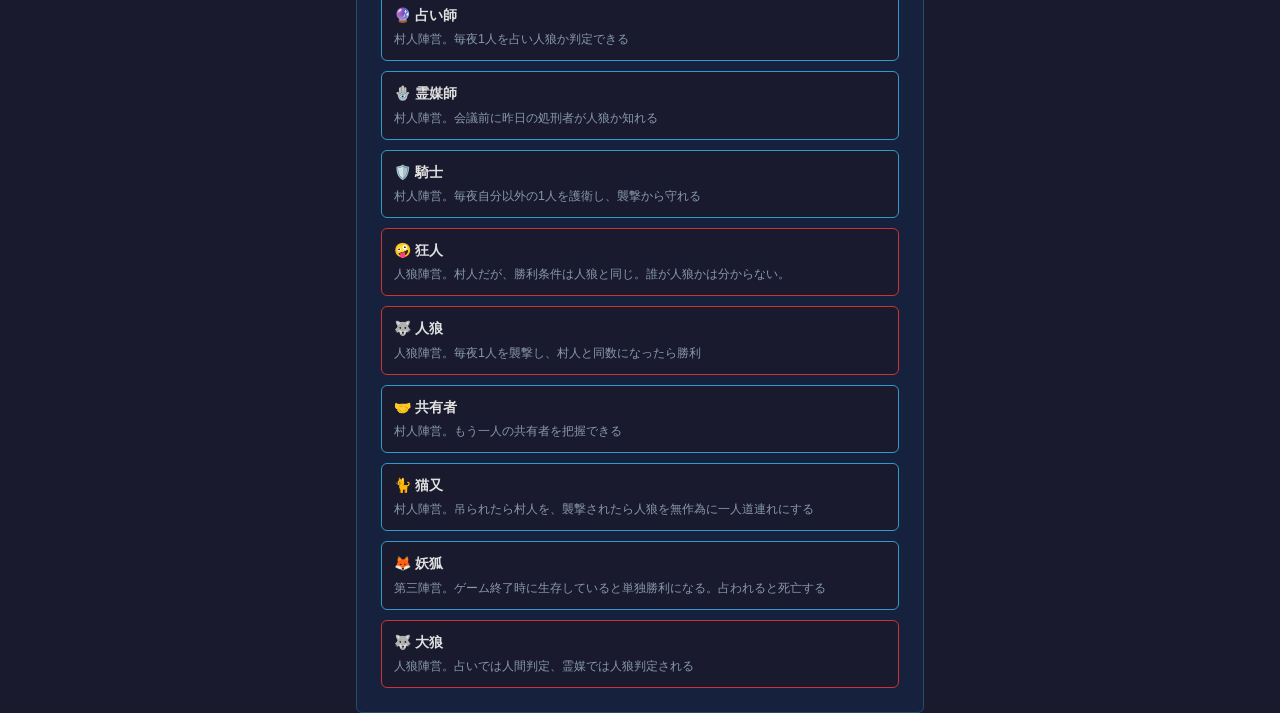
==== commit bebda73d: "Implement storyteller conversation flow Agent-Logs-Url: https://github.com/yamara-mh/ai_werewolf/ses" ====
--- a/game.html
+++ b/game.html
@@ -121,6 +121,7 @@
   <script src="js/prompts/synopsisPrompt.js"></script>
   <script src="js/prompts/batchConversationPrompt.js"></script>
   <script src="js/prompts/precisionConversationPrompt.js"></script>
+  <script src="js/prompts/storytellerConversationPrompt.js"></script>
   <script src="js/ai.js"></script>
   <script src="js/controller.js"></script>
 </body>
--- a/css/style.css
+++ b/css/style.css
@@ -964,6 +964,36 @@
   border-color: #7a2020;
 }
 
+/* role-label を狼チャットボタンとして使う */
+.chat-role-label {
+  position: relative;
+  display: inline-block;
+  user-select: none;
+}
+
+.chat-role-label--wolf-chat {
+  background: #3a1020;
+  border-color: #cc3333;
+  color: #ff8888;
+}
+
+.chat-role-label[style*="pointer"]:hover {
+  opacity: 0.8;
+}
+
+/* 未読狼チャット通知ドット */
+.wolf-chat-notification-dot {
+  position: absolute;
+  top: -3px;
+  right: -3px;
+  width: 8px;
+  height: 8px;
+  background: #ff4444;
+  border-radius: 50%;
+  border: 1px solid var(--bg-card);
+  pointer-events: none;
+}
+
 /* ===== ローディングオーバーレイ ===== */
 .loading-overlay {
   position: fixed;
@@ -1021,6 +1051,8 @@
 /* 様子を見るバー（chat-form より上に帯として表示） */
 .watch-bar {
   display: flex;
+  flex-direction: column;
+  width: 100%;
   min-height: 0;
 }
 
@@ -1042,3 +1074,12 @@
   margin: 0;
 }
 
+.watch-bar__notice {
+  width: 100%;
+  padding: 6px 12px;
+  box-sizing: border-box;
+  background: #3a2a12;
+  color: #ffd27a;
+  font-size: 0.85rem;
+  border-bottom: 1px solid #6b4a1f;
+}
